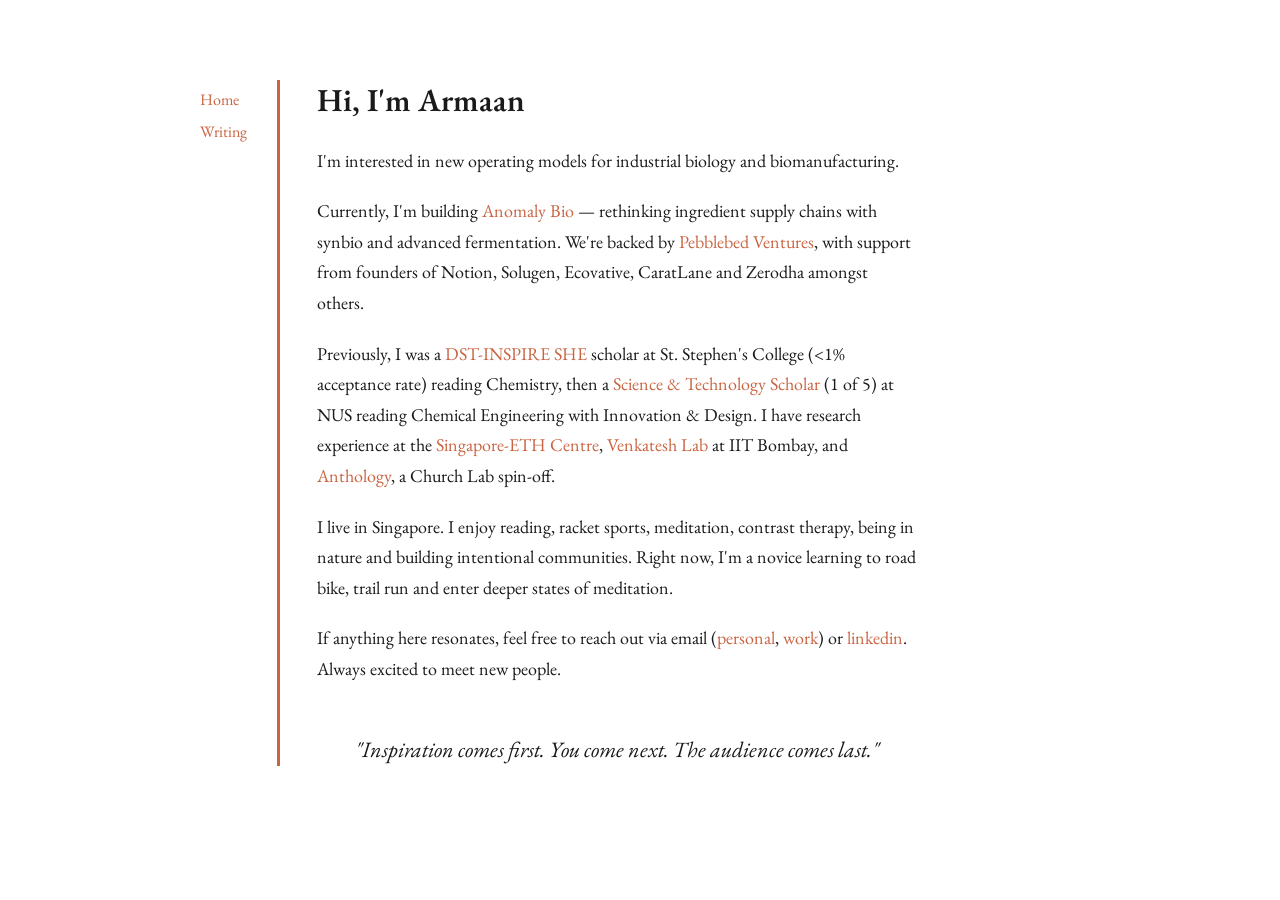
==== index.html @ 7f1d2edf "Hide Beliefs from nav, update browser tab titles Co-Authored-By: Claude Opus 4.6 (1M context) <norep" ====
<!DOCTYPE html>
<html lang="en">
<head>
  <meta charset="UTF-8">
  <meta name="viewport" content="width=device-width, initial-scale=1.0">
  <title>armaan | seeker</title>
  <meta name="description" content="Armaan — Co-founder, Anomaly Bio. Building the future of ingredient supply chains using synbio and advanced fermentation.">
  <link rel="stylesheet" href="style.css">
</head>
<body>
  <div class="layout">
    <nav class="sidebar">
      <a href="/" class="nav-link active">Home</a>
      <!-- <a href="/beliefs.html" class="nav-link">Beliefs</a> -->
      <a href="/writing.html" class="nav-link">Writing</a>
    </nav>
    <div class="divider"></div>
    <main class="content">
      <h1>Hi, I'm Armaan</h1>
      <p>I'm interested in new operating models for industrial biology and biomanufacturing.</p>
      <p>Currently, I'm building <a href="https://www.anomalybio.com" target="_blank" rel="noopener">Anomaly Bio</a> &mdash; rethinking ingredient supply chains with synbio and advanced fermentation. We're backed by <a href="https://pebblebed.com" target="_blank" rel="noopener">Pebblebed Ventures</a>, with support from founders of Notion, Solugen, Ecovative, CaratLane and Zerodha amongst others.</p>
      <p>Previously, I was a <a href="https://dst.gov.in/inspire-scheme-innovation-science-pursuit-inspired-research" target="_blank" rel="noopener">DST-INSPIRE SHE</a> scholar at St. Stephen's College (&lt;1% acceptance rate) reading Chemistry, then a <a href="https://nus.edu.sg/oam/scholarships/scholarships-for-freshmen-(international-students)/science-technology-undergraduate-scholarship" target="_blank" rel="noopener">Science &amp; Technology Scholar</a> (1 of 5) at NUS reading Chemical Engineering with Innovation &amp; Design. I have research experience at the <a href="https://sec.ethz.ch/research/urban-microalgae-based-protein.html" target="_blank" rel="noopener">Singapore-ETH Centre</a>, <a href="https://www.che.iitb.ac.in/web/faculty/kvv/index.html" target="_blank" rel="noopener">Venkatesh Lab</a> at IIT Bombay, and <a href="https://www.anthology.bio" target="_blank" rel="noopener">Anthology</a>, a Church Lab spin-off.</p>
      <p>I live in Singapore. I enjoy reading, racket sports, meditation, contrast therapy, being in nature and building intentional communities. Right now, I'm a novice learning to road bike, trail run and enter deeper states of meditation.</p>
      <p>If anything here resonates, feel free to reach out via email (<a href="mailto:armaan.dhanda@gmail.com">personal</a>, <a href="mailto:armaan@anomalybio.com">work</a>) or <a href="https://www.linkedin.com/in/armaandh/" target="_blank" rel="noopener">linkedin</a>. Always excited to meet new people.</p>

      <blockquote class="quote">"Inspiration comes first. You come next. The audience comes last."</blockquote>
    </main>
  </div>
</body>
</html>
---- style.css ----
/* Armaan — Personal Website */

@import url('https://fonts.googleapis.com/css2?family=EB+Garamond:ital,wght@0,400..800;1,400..800&family=Newsreader:ital,opsz,wght@0,6..72,400;0,6..72,600;1,6..72,400&display=swap');

* {
  margin: 0;
  padding: 0;
  box-sizing: border-box;
}

body {
  font-family: 'EB Garamond', Georgia, serif;
  font-size: 18px;
  line-height: 1.7;
  color: #1a1a1a;
  background: #fff;
  -webkit-font-smoothing: antialiased;
}

/* Layout */
.layout {
  display: flex;
  align-items: flex-start;
  max-width: 960px;
  margin: 0 auto;
  padding: 80px 40px;
}

/* Sidebar */
.sidebar {
  display: flex;
  flex-direction: column;
  gap: 0.3rem;
  padding-right: 30px;
  padding-top: 6px;
  flex-shrink: 0;
}

.nav-link {
  font-size: 16px;
  color: #C96442;
  text-decoration: none;
  transition: opacity 0.2s ease;
}

.nav-link:hover {
  opacity: 0.7;
}

/* Divider — removed; using border-left on content instead */
.divider {
  display: none;
}

/* Content */
.content {
  padding-left: 40px;
  max-width: 640px;
  border-left: 3px solid #C96442;
  padding-left: 37px;
}

h1 {
  font-size: 32px;
  font-weight: 600;
  line-height: 1.3;
  margin-bottom: 24px;
  color: #1a1a1a;
}

p {
  margin-bottom: 20px;
}

p:last-child {
  margin-bottom: 0;
}

a {
  color: #C96442;
  text-decoration: none;
}

a:hover {
  text-decoration: underline;
}

/* Quote */
.quote {
  margin-top: 48px;
  padding: 0;
  border: none;
  font-size: 22px;
  font-style: italic;
  font-weight: 400;
  text-align: center;
  color: #1a1a1a;
  line-height: 1.5;
}

/* Beliefs */
.beliefs {
  list-style: disc;
  padding-left: 1.2em;
}

.beliefs li {
  margin-bottom: 10px;
  line-height: 1.65;
}

/* Notion-style toggle */
.belief-toggle {
  border-bottom: 1px solid #eee;
}

.belief-toggle:first-of-type {
  border-top: 1px solid #eee;
}

.belief-toggle summary {
  font-size: 18px;
  font-weight: 400;
  font-style: italic;
  color: #888;
  padding: 14px 0;
  cursor: pointer;
  list-style: none;
  transition: color 0.2s ease;
}

.belief-toggle summary::-webkit-details-marker,
.belief-toggle summary::marker {
  display: none;
  content: '';
}

.belief-toggle summary:hover {
  color: #C96442;
}

.belief-toggle[open] summary {
  color: #1a1a1a;
}

.belief-toggle .beliefs {
  padding-bottom: 16px;
}

/* Writing — Post List */
.post-list {
  border-top: 1px solid #ddd;
}

.post-entry {
  display: block;
  padding: 20px 0;
  border-bottom: 1px solid #ddd;
  text-decoration: none;
  transition: opacity 0.2s ease;
}

.post-entry:hover {
  opacity: 0.7;
  text-decoration: none;
}

.post-title {
  display: block;
  font-size: 22px;
  font-weight: 400;
  color: #C96442;
  line-height: 1.35;
}

.post-date {
  display: block;
  font-style: italic;
  font-size: 15px;
  color: #888;
  margin-top: 3px;
}

/* Writing — Article */
.post-subtitle {
  font-style: italic;
  color: #666;
  margin-bottom: 24px;
}

/* Responsive */
@media (max-width: 640px) {
  .layout {
    flex-direction: column;
    padding: 40px 24px;
  }

  .sidebar {
    flex-direction: row;
    gap: 1.2rem;
    padding-right: 0;
    padding-bottom: 20px;
    padding-top: 0;
  }

  .divider {
    display: none;
  }

  .content {
    padding-left: 0;
    padding-top: 28px;
    border-left: none;
    border-top: 3px solid #C96442;
  }
}
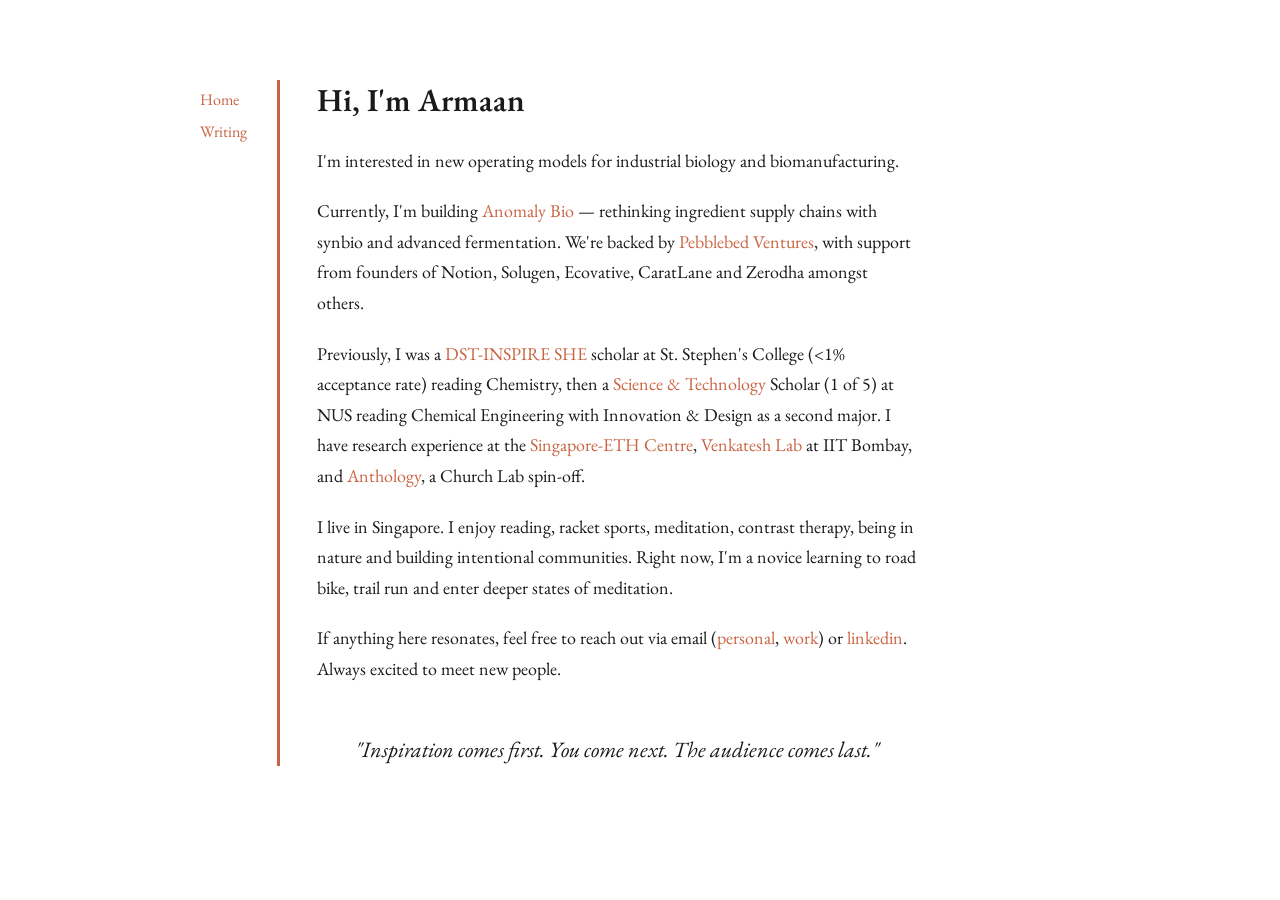
==== commit a4b38837: "Fix S&T link scope and add second major mention Co-Authored-By: Claude Opus 4.6 (1M context) <norepl" ====
--- a/index.html
+++ b/index.html
@@ -19,7 +19,7 @@
       <h1>Hi, I'm Armaan</h1>
       <p>I'm interested in new operating models for industrial biology and biomanufacturing.</p>
       <p>Currently, I'm building <a href="https://www.anomalybio.com" target="_blank" rel="noopener">Anomaly Bio</a> &mdash; rethinking ingredient supply chains with synbio and advanced fermentation. We're backed by <a href="https://pebblebed.com" target="_blank" rel="noopener">Pebblebed Ventures</a>, with support from founders of Notion, Solugen, Ecovative, CaratLane and Zerodha amongst others.</p>
-      <p>Previously, I was a <a href="https://dst.gov.in/inspire-scheme-innovation-science-pursuit-inspired-research" target="_blank" rel="noopener">DST-INSPIRE SHE</a> scholar at St. Stephen's College (&lt;1% acceptance rate) reading Chemistry, then a <a href="https://nus.edu.sg/oam/scholarships/scholarships-for-freshmen-(international-students)/science-technology-undergraduate-scholarship" target="_blank" rel="noopener">Science &amp; Technology Scholar</a> (1 of 5) at NUS reading Chemical Engineering with Innovation &amp; Design. I have research experience at the <a href="https://sec.ethz.ch/research/urban-microalgae-based-protein.html" target="_blank" rel="noopener">Singapore-ETH Centre</a>, <a href="https://www.che.iitb.ac.in/web/faculty/kvv/index.html" target="_blank" rel="noopener">Venkatesh Lab</a> at IIT Bombay, and <a href="https://www.anthology.bio" target="_blank" rel="noopener">Anthology</a>, a Church Lab spin-off.</p>
+      <p>Previously, I was a <a href="https://dst.gov.in/inspire-scheme-innovation-science-pursuit-inspired-research" target="_blank" rel="noopener">DST-INSPIRE SHE</a> scholar at St. Stephen's College (&lt;1% acceptance rate) reading Chemistry, then a <a href="https://nus.edu.sg/oam/scholarships/scholarships-for-freshmen-(international-students)/science-technology-undergraduate-scholarship" target="_blank" rel="noopener">Science &amp; Technology</a> Scholar (1 of 5) at NUS reading Chemical Engineering with Innovation &amp; Design as a second major. I have research experience at the <a href="https://sec.ethz.ch/research/urban-microalgae-based-protein.html" target="_blank" rel="noopener">Singapore-ETH Centre</a>, <a href="https://www.che.iitb.ac.in/web/faculty/kvv/index.html" target="_blank" rel="noopener">Venkatesh Lab</a> at IIT Bombay, and <a href="https://www.anthology.bio" target="_blank" rel="noopener">Anthology</a>, a Church Lab spin-off.</p>
       <p>I live in Singapore. I enjoy reading, racket sports, meditation, contrast therapy, being in nature and building intentional communities. Right now, I'm a novice learning to road bike, trail run and enter deeper states of meditation.</p>
       <p>If anything here resonates, feel free to reach out via email (<a href="mailto:armaan.dhanda@gmail.com">personal</a>, <a href="mailto:armaan@anomalybio.com">work</a>) or <a href="https://www.linkedin.com/in/armaandh/" target="_blank" rel="noopener">linkedin</a>. Always excited to meet new people.</p>
 
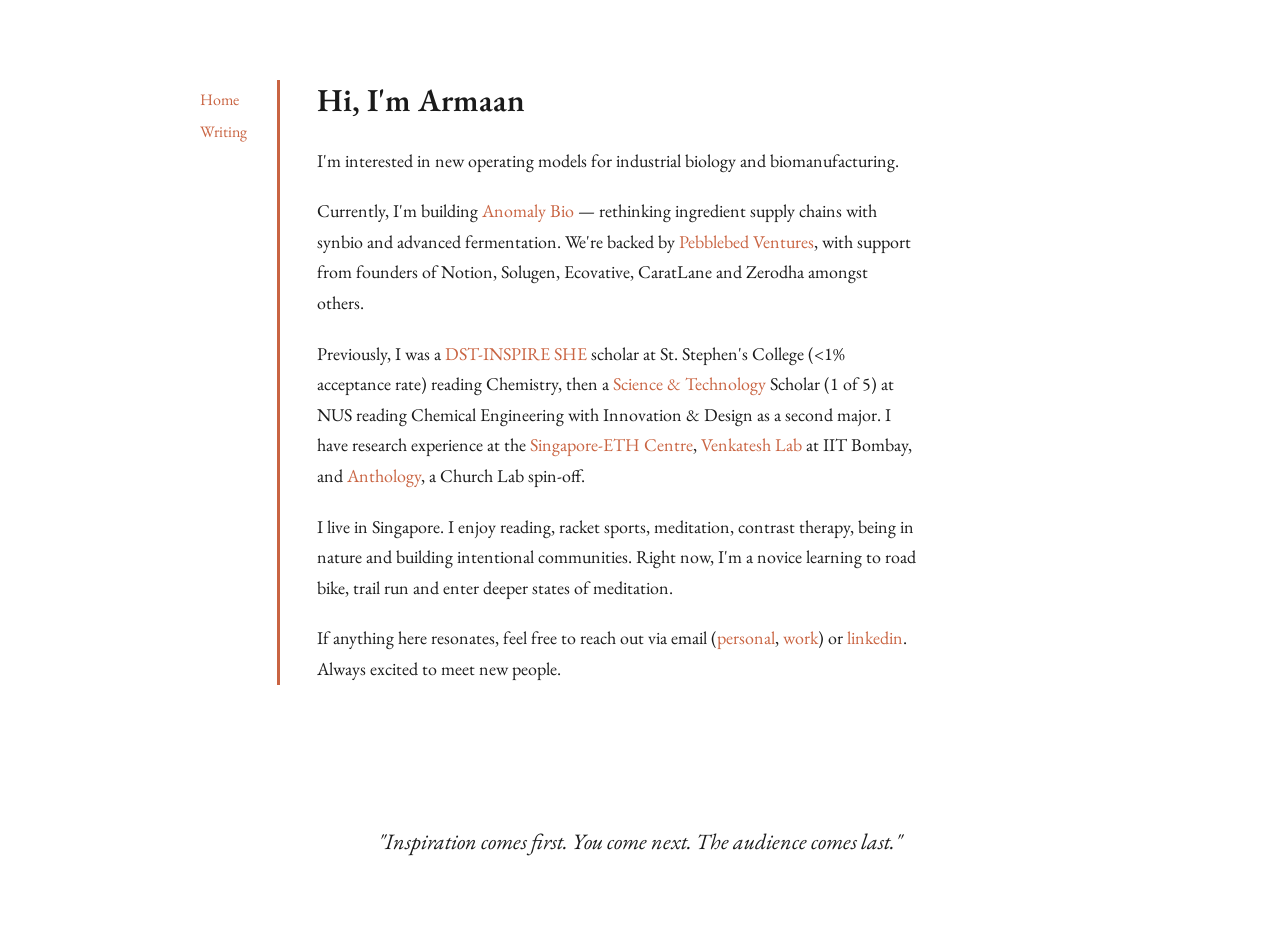
==== commit 66f05928: "Move quote below terracotta line, centered independently Co-Authored-By: Claude Opus 4.6 (1M context" ====
--- a/index.html
+++ b/index.html
@@ -23,8 +23,9 @@
       <p>I live in Singapore. I enjoy reading, racket sports, meditation, contrast therapy, being in nature and building intentional communities. Right now, I'm a novice learning to road bike, trail run and enter deeper states of meditation.</p>
       <p>If anything here resonates, feel free to reach out via email (<a href="mailto:armaan.dhanda@gmail.com">personal</a>, <a href="mailto:armaan@anomalybio.com">work</a>) or <a href="https://www.linkedin.com/in/armaandh/" target="_blank" rel="noopener">linkedin</a>. Always excited to meet new people.</p>
 
-      <blockquote class="quote">"Inspiration comes first. You come next. The audience comes last."</blockquote>
     </main>
   </div>
+
+  <blockquote class="quote">"Inspiration comes first. You come next. The audience comes last."</blockquote>
 </body>
 </html>
--- a/style.css
+++ b/style.css
@@ -87,8 +87,9 @@
 
 /* Quote */
 .quote {
-  margin-top: 48px;
-  padding: 0;
+  max-width: 640px;
+  margin: 60px auto 80px;
+  padding: 0 40px;
   border: none;
   font-size: 22px;
   font-style: italic;
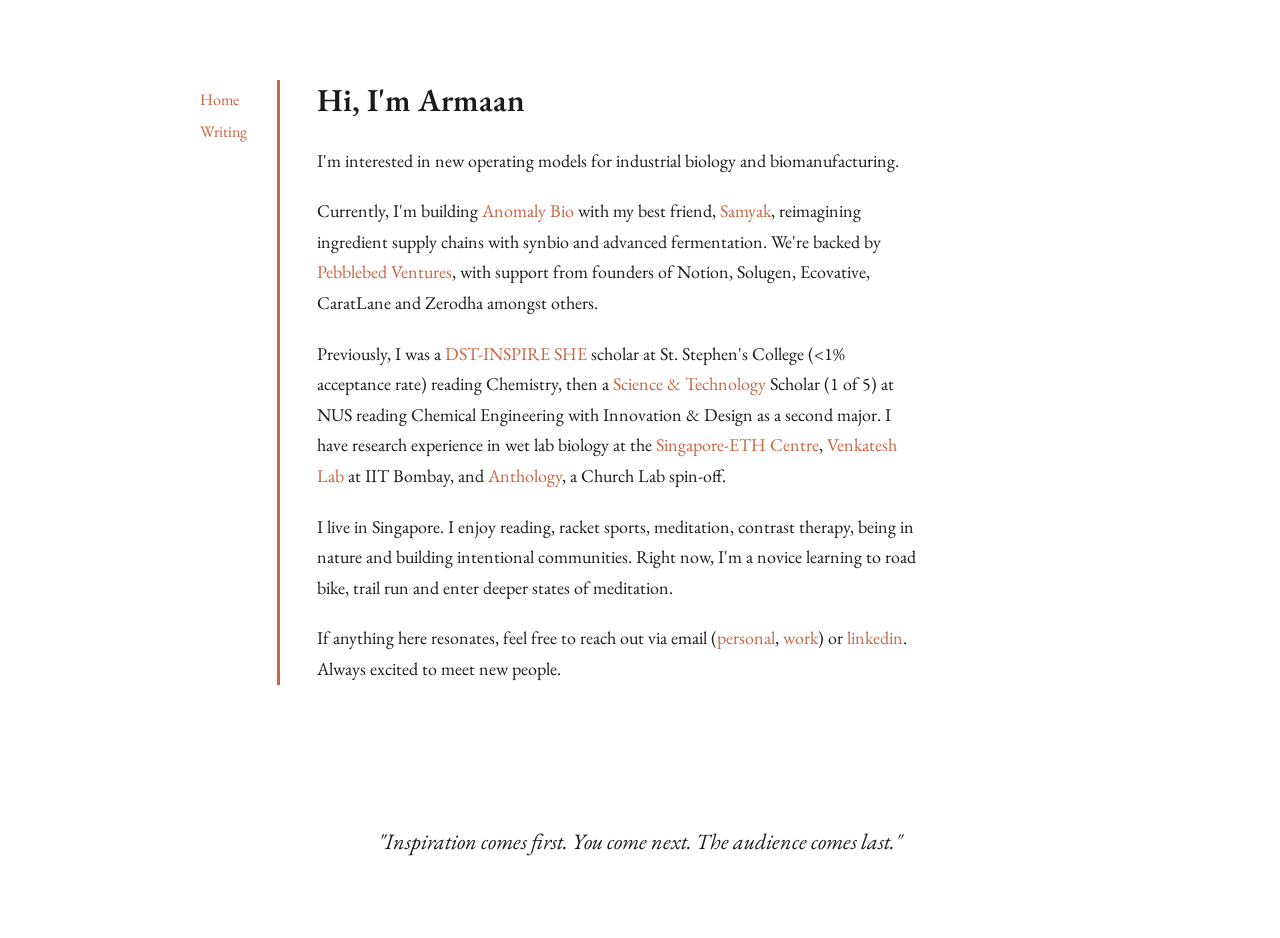
==== commit 467fde0b: "Add Samyak co-founder mention, wet lab biology detail Co-Authored-By: Claude Opus 4.6 (1M context) <" ====
--- a/index.html
+++ b/index.html
@@ -18,8 +18,8 @@
     <main class="content">
       <h1>Hi, I'm Armaan</h1>
       <p>I'm interested in new operating models for industrial biology and biomanufacturing.</p>
-      <p>Currently, I'm building <a href="https://www.anomalybio.com" target="_blank" rel="noopener">Anomaly Bio</a> &mdash; rethinking ingredient supply chains with synbio and advanced fermentation. We're backed by <a href="https://pebblebed.com" target="_blank" rel="noopener">Pebblebed Ventures</a>, with support from founders of Notion, Solugen, Ecovative, CaratLane and Zerodha amongst others.</p>
-      <p>Previously, I was a <a href="https://dst.gov.in/inspire-scheme-innovation-science-pursuit-inspired-research" target="_blank" rel="noopener">DST-INSPIRE SHE</a> scholar at St. Stephen's College (&lt;1% acceptance rate) reading Chemistry, then a <a href="https://nus.edu.sg/oam/scholarships/scholarships-for-freshmen-(international-students)/science-technology-undergraduate-scholarship" target="_blank" rel="noopener">Science &amp; Technology</a> Scholar (1 of 5) at NUS reading Chemical Engineering with Innovation &amp; Design as a second major. I have research experience at the <a href="https://sec.ethz.ch/research/urban-microalgae-based-protein.html" target="_blank" rel="noopener">Singapore-ETH Centre</a>, <a href="https://www.che.iitb.ac.in/web/faculty/kvv/index.html" target="_blank" rel="noopener">Venkatesh Lab</a> at IIT Bombay, and <a href="https://www.anthology.bio" target="_blank" rel="noopener">Anthology</a>, a Church Lab spin-off.</p>
+      <p>Currently, I'm building <a href="https://www.anomalybio.com" target="_blank" rel="noopener">Anomaly Bio</a> with my best friend, <a href="https://www.linkedin.com/in/samyak-baid/" target="_blank" rel="noopener">Samyak</a>, reimagining ingredient supply chains with synbio and advanced fermentation. We're backed by <a href="https://pebblebed.com" target="_blank" rel="noopener">Pebblebed Ventures</a>, with support from founders of Notion, Solugen, Ecovative, CaratLane and Zerodha amongst others.</p>
+      <p>Previously, I was a <a href="https://dst.gov.in/inspire-scheme-innovation-science-pursuit-inspired-research" target="_blank" rel="noopener">DST-INSPIRE SHE</a> scholar at St. Stephen's College (&lt;1% acceptance rate) reading Chemistry, then a <a href="https://nus.edu.sg/oam/scholarships/scholarships-for-freshmen-(international-students)/science-technology-undergraduate-scholarship" target="_blank" rel="noopener">Science &amp; Technology</a> Scholar (1 of 5) at NUS reading Chemical Engineering with Innovation &amp; Design as a second major. I have research experience in wet lab biology at the <a href="https://sec.ethz.ch/research/urban-microalgae-based-protein.html" target="_blank" rel="noopener">Singapore-ETH Centre</a>, <a href="https://www.che.iitb.ac.in/web/faculty/kvv/index.html" target="_blank" rel="noopener">Venkatesh Lab</a> at IIT Bombay, and <a href="https://www.anthology.bio" target="_blank" rel="noopener">Anthology</a>, a Church Lab spin-off.</p>
       <p>I live in Singapore. I enjoy reading, racket sports, meditation, contrast therapy, being in nature and building intentional communities. Right now, I'm a novice learning to road bike, trail run and enter deeper states of meditation.</p>
       <p>If anything here resonates, feel free to reach out via email (<a href="mailto:armaan.dhanda@gmail.com">personal</a>, <a href="mailto:armaan@anomalybio.com">work</a>) or <a href="https://www.linkedin.com/in/armaandh/" target="_blank" rel="noopener">linkedin</a>. Always excited to meet new people.</p>
 
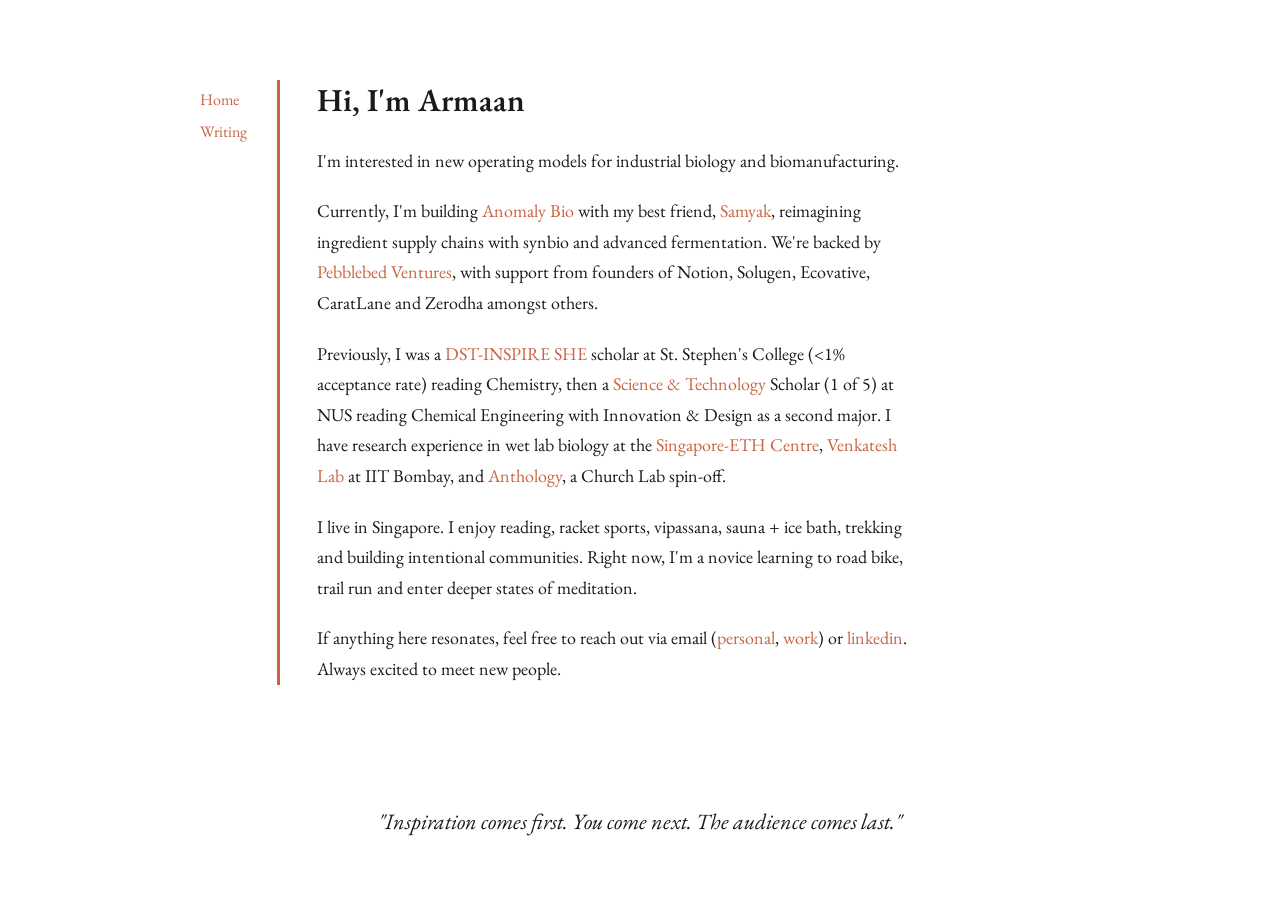
==== commit 66db0e6c: "Update hobbies: vipassana, trekking, sauna + ice bath Co-Authored-By: Claude Opus 4.6 (1M context) <" ====
--- a/index.html
+++ b/index.html
@@ -20,7 +20,7 @@
       <p>I'm interested in new operating models for industrial biology and biomanufacturing.</p>
       <p>Currently, I'm building <a href="https://www.anomalybio.com" target="_blank" rel="noopener">Anomaly Bio</a> with my best friend, <a href="https://www.linkedin.com/in/samyak-baid/" target="_blank" rel="noopener">Samyak</a>, reimagining ingredient supply chains with synbio and advanced fermentation. We're backed by <a href="https://pebblebed.com" target="_blank" rel="noopener">Pebblebed Ventures</a>, with support from founders of Notion, Solugen, Ecovative, CaratLane and Zerodha amongst others.</p>
       <p>Previously, I was a <a href="https://dst.gov.in/inspire-scheme-innovation-science-pursuit-inspired-research" target="_blank" rel="noopener">DST-INSPIRE SHE</a> scholar at St. Stephen's College (&lt;1% acceptance rate) reading Chemistry, then a <a href="https://nus.edu.sg/oam/scholarships/scholarships-for-freshmen-(international-students)/science-technology-undergraduate-scholarship" target="_blank" rel="noopener">Science &amp; Technology</a> Scholar (1 of 5) at NUS reading Chemical Engineering with Innovation &amp; Design as a second major. I have research experience in wet lab biology at the <a href="https://sec.ethz.ch/research/urban-microalgae-based-protein.html" target="_blank" rel="noopener">Singapore-ETH Centre</a>, <a href="https://www.che.iitb.ac.in/web/faculty/kvv/index.html" target="_blank" rel="noopener">Venkatesh Lab</a> at IIT Bombay, and <a href="https://www.anthology.bio" target="_blank" rel="noopener">Anthology</a>, a Church Lab spin-off.</p>
-      <p>I live in Singapore. I enjoy reading, racket sports, meditation, contrast therapy, being in nature and building intentional communities. Right now, I'm a novice learning to road bike, trail run and enter deeper states of meditation.</p>
+      <p>I live in Singapore. I enjoy reading, racket sports, vipassana, sauna + ice bath, trekking and building intentional communities. Right now, I'm a novice learning to road bike, trail run and enter deeper states of meditation.</p>
       <p>If anything here resonates, feel free to reach out via email (<a href="mailto:armaan.dhanda@gmail.com">personal</a>, <a href="mailto:armaan@anomalybio.com">work</a>) or <a href="https://www.linkedin.com/in/armaandh/" target="_blank" rel="noopener">linkedin</a>. Always excited to meet new people.</p>
 
     </main>
--- a/style.css
+++ b/style.css
@@ -88,7 +88,7 @@
 /* Quote */
 .quote {
   max-width: 640px;
-  margin: 60px auto 80px;
+  margin: 40px auto 40px;
   padding: 0 40px;
   border: none;
   font-size: 22px;
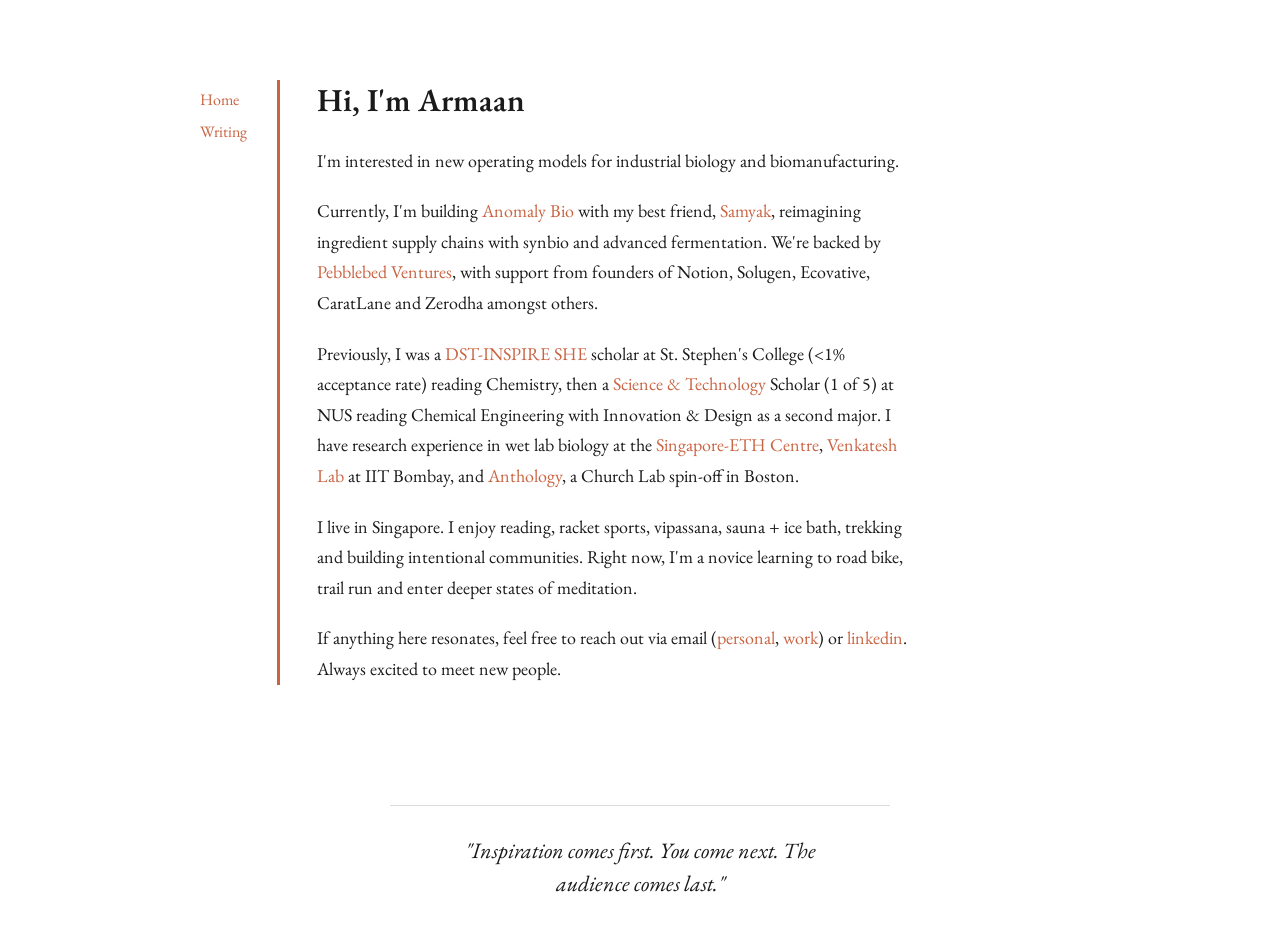
==== commit 457db00e: "Add Boston to Anthology mention Co-Authored-By: Claude Opus 4.6 (1M context) <noreply@anthropic.com>" ====
--- a/index.html
+++ b/index.html
@@ -19,7 +19,7 @@
       <h1>Hi, I'm Armaan</h1>
       <p>I'm interested in new operating models for industrial biology and biomanufacturing.</p>
       <p>Currently, I'm building <a href="https://www.anomalybio.com" target="_blank" rel="noopener">Anomaly Bio</a> with my best friend, <a href="https://www.linkedin.com/in/samyak-baid/" target="_blank" rel="noopener">Samyak</a>, reimagining ingredient supply chains with synbio and advanced fermentation. We're backed by <a href="https://pebblebed.com" target="_blank" rel="noopener">Pebblebed Ventures</a>, with support from founders of Notion, Solugen, Ecovative, CaratLane and Zerodha amongst others.</p>
-      <p>Previously, I was a <a href="https://dst.gov.in/inspire-scheme-innovation-science-pursuit-inspired-research" target="_blank" rel="noopener">DST-INSPIRE SHE</a> scholar at St. Stephen's College (&lt;1% acceptance rate) reading Chemistry, then a <a href="https://nus.edu.sg/oam/scholarships/scholarships-for-freshmen-(international-students)/science-technology-undergraduate-scholarship" target="_blank" rel="noopener">Science &amp; Technology</a> Scholar (1 of 5) at NUS reading Chemical Engineering with Innovation &amp; Design as a second major. I have research experience in wet lab biology at the <a href="https://sec.ethz.ch/research/urban-microalgae-based-protein.html" target="_blank" rel="noopener">Singapore-ETH Centre</a>, <a href="https://www.che.iitb.ac.in/web/faculty/kvv/index.html" target="_blank" rel="noopener">Venkatesh Lab</a> at IIT Bombay, and <a href="https://www.anthology.bio" target="_blank" rel="noopener">Anthology</a>, a Church Lab spin-off.</p>
+      <p>Previously, I was a <a href="https://dst.gov.in/inspire-scheme-innovation-science-pursuit-inspired-research" target="_blank" rel="noopener">DST-INSPIRE SHE</a> scholar at St. Stephen's College (&lt;1% acceptance rate) reading Chemistry, then a <a href="https://nus.edu.sg/oam/scholarships/scholarships-for-freshmen-(international-students)/science-technology-undergraduate-scholarship" target="_blank" rel="noopener">Science &amp; Technology</a> Scholar (1 of 5) at NUS reading Chemical Engineering with Innovation &amp; Design as a second major. I have research experience in wet lab biology at the <a href="https://sec.ethz.ch/research/urban-microalgae-based-protein.html" target="_blank" rel="noopener">Singapore-ETH Centre</a>, <a href="https://www.che.iitb.ac.in/web/faculty/kvv/index.html" target="_blank" rel="noopener">Venkatesh Lab</a> at IIT Bombay, and <a href="https://www.anthology.bio" target="_blank" rel="noopener">Anthology</a>, a Church Lab spin-off in Boston.</p>
       <p>I live in Singapore. I enjoy reading, racket sports, vipassana, sauna + ice bath, trekking and building intentional communities. Right now, I'm a novice learning to road bike, trail run and enter deeper states of meditation.</p>
       <p>If anything here resonates, feel free to reach out via email (<a href="mailto:armaan.dhanda@gmail.com">personal</a>, <a href="mailto:armaan@anomalybio.com">work</a>) or <a href="https://www.linkedin.com/in/armaandh/" target="_blank" rel="noopener">linkedin</a>. Always excited to meet new people.</p>
 
--- a/style.css
+++ b/style.css
@@ -87,10 +87,11 @@
 
 /* Quote */
 .quote {
-  max-width: 640px;
+  max-width: 500px;
   margin: 40px auto 40px;
-  padding: 0 40px;
+  padding: 28px 40px 0;
   border: none;
+  border-top: 1px solid #ddd;
   font-size: 22px;
   font-style: italic;
   font-weight: 400;
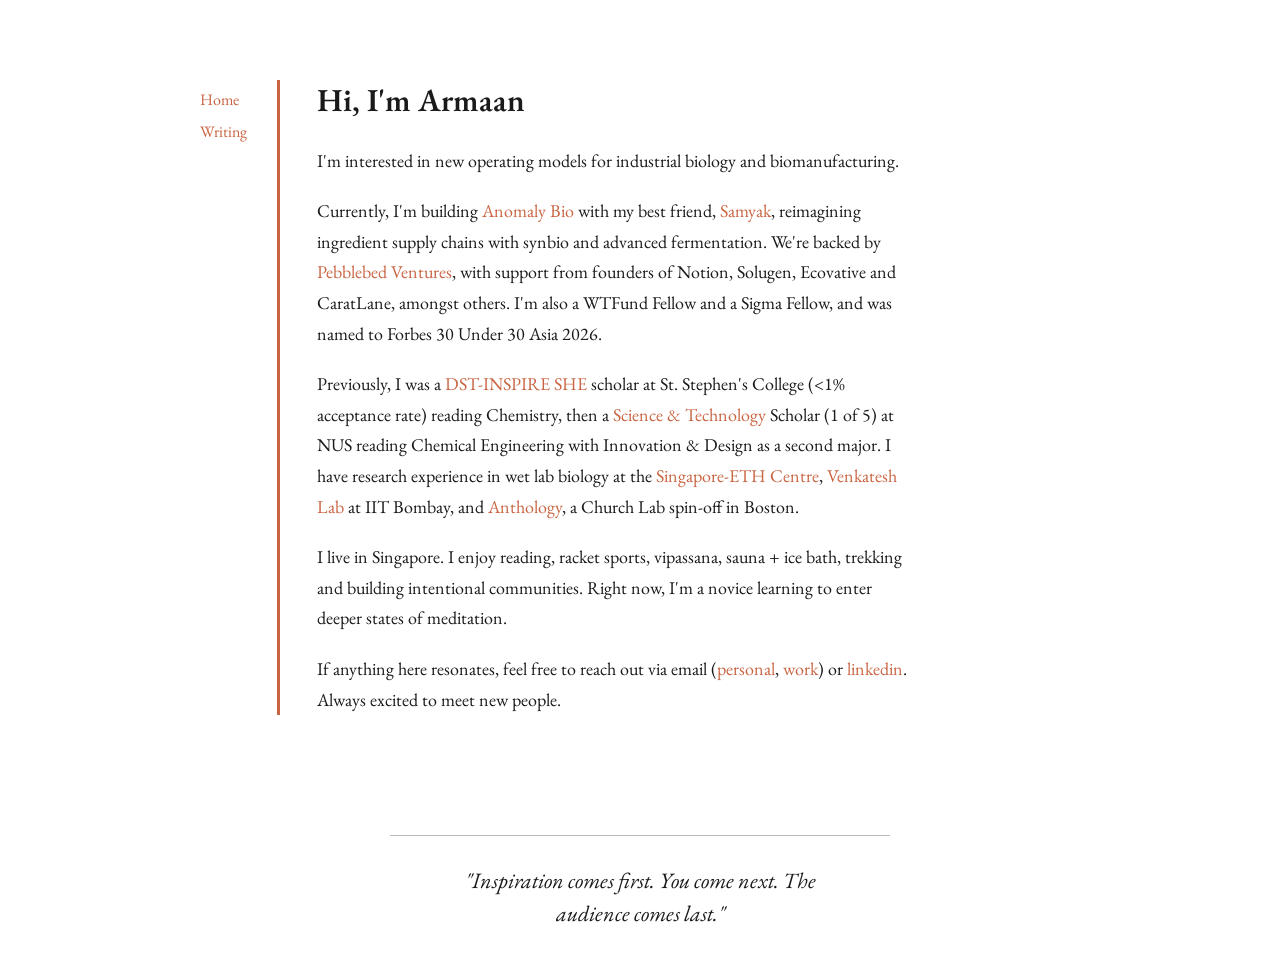
==== commit eac057d5: "Update bio: fellowships/Forbes, trim hobbies and backers Co-Authored-By: Claude Opus 4.8 <noreply@an" ====
--- a/index.html
+++ b/index.html
@@ -18,9 +18,9 @@
     <main class="content">
       <h1>Hi, I'm Armaan</h1>
       <p>I'm interested in new operating models for industrial biology and biomanufacturing.</p>
-      <p>Currently, I'm building <a href="https://www.anomalybio.com" target="_blank" rel="noopener">Anomaly Bio</a> with my best friend, <a href="https://www.linkedin.com/in/samyak-baid/" target="_blank" rel="noopener">Samyak</a>, reimagining ingredient supply chains with synbio and advanced fermentation. We're backed by <a href="https://pebblebed.com" target="_blank" rel="noopener">Pebblebed Ventures</a>, with support from founders of Notion, Solugen, Ecovative, CaratLane and Zerodha amongst others.</p>
+      <p>Currently, I'm building <a href="https://www.anomalybio.com" target="_blank" rel="noopener">Anomaly Bio</a> with my best friend, <a href="https://www.linkedin.com/in/samyak-baid/" target="_blank" rel="noopener">Samyak</a>, reimagining ingredient supply chains with synbio and advanced fermentation. We're backed by <a href="https://pebblebed.com" target="_blank" rel="noopener">Pebblebed Ventures</a>, with support from founders of Notion, Solugen, Ecovative and CaratLane, amongst others. I'm also a WTFund Fellow and a Sigma Fellow, and was named to Forbes 30 Under 30 Asia 2026.</p>
       <p>Previously, I was a <a href="https://dst.gov.in/inspire-scheme-innovation-science-pursuit-inspired-research" target="_blank" rel="noopener">DST-INSPIRE SHE</a> scholar at St. Stephen's College (&lt;1% acceptance rate) reading Chemistry, then a <a href="https://nus.edu.sg/oam/scholarships/scholarships-for-freshmen-(international-students)/science-technology-undergraduate-scholarship" target="_blank" rel="noopener">Science &amp; Technology</a> Scholar (1 of 5) at NUS reading Chemical Engineering with Innovation &amp; Design as a second major. I have research experience in wet lab biology at the <a href="https://sec.ethz.ch/research/urban-microalgae-based-protein.html" target="_blank" rel="noopener">Singapore-ETH Centre</a>, <a href="https://www.che.iitb.ac.in/web/faculty/kvv/index.html" target="_blank" rel="noopener">Venkatesh Lab</a> at IIT Bombay, and <a href="https://www.anthology.bio" target="_blank" rel="noopener">Anthology</a>, a Church Lab spin-off in Boston.</p>
-      <p>I live in Singapore. I enjoy reading, racket sports, vipassana, sauna + ice bath, trekking and building intentional communities. Right now, I'm a novice learning to road bike, trail run and enter deeper states of meditation.</p>
+      <p>I live in Singapore. I enjoy reading, racket sports, vipassana, sauna + ice bath, trekking and building intentional communities. Right now, I'm a novice learning to enter deeper states of meditation.</p>
       <p>If anything here resonates, feel free to reach out via email (<a href="mailto:armaan.dhanda@gmail.com">personal</a>, <a href="mailto:armaan@anomalybio.com">work</a>) or <a href="https://www.linkedin.com/in/armaandh/" target="_blank" rel="noopener">linkedin</a>. Always excited to meet new people.</p>
 
     </main>
--- a/style.css
+++ b/style.css
@@ -91,7 +91,7 @@
   margin: 40px auto 40px;
   padding: 28px 40px 0;
   border: none;
-  border-top: 1px solid #ddd;
+  border-top: 1px solid #bbb;
   font-size: 22px;
   font-style: italic;
   font-weight: 400;
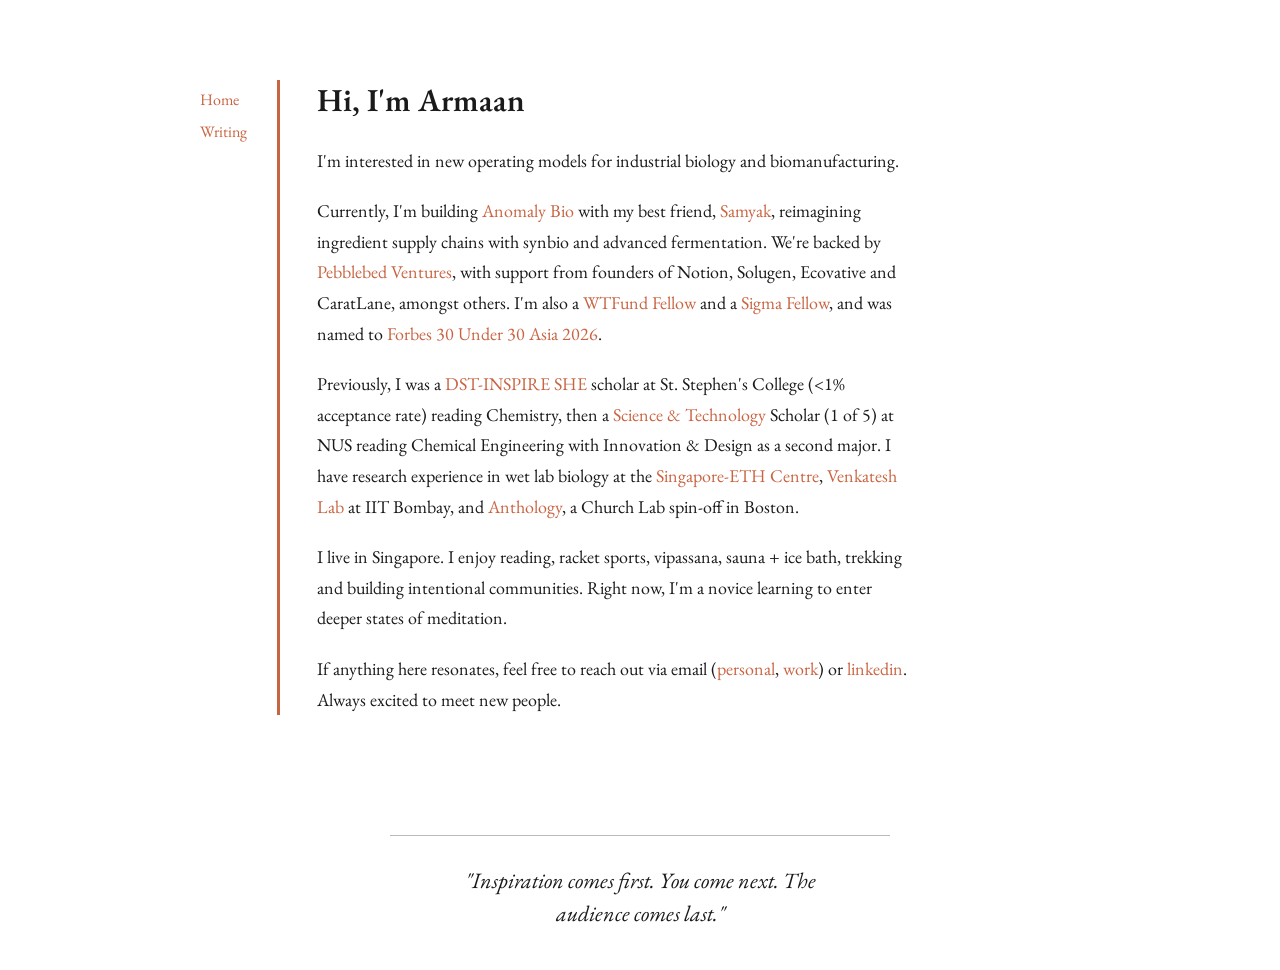
==== commit c5fdb7ae: "Hyperlink WTFund, Sigma fellowships and Forbes 30U30 Co-Authored-By: Claude Opus 4.8 <noreply@anthro" ====
--- a/index.html
+++ b/index.html
@@ -18,7 +18,7 @@
     <main class="content">
       <h1>Hi, I'm Armaan</h1>
       <p>I'm interested in new operating models for industrial biology and biomanufacturing.</p>
-      <p>Currently, I'm building <a href="https://www.anomalybio.com" target="_blank" rel="noopener">Anomaly Bio</a> with my best friend, <a href="https://www.linkedin.com/in/samyak-baid/" target="_blank" rel="noopener">Samyak</a>, reimagining ingredient supply chains with synbio and advanced fermentation. We're backed by <a href="https://pebblebed.com" target="_blank" rel="noopener">Pebblebed Ventures</a>, with support from founders of Notion, Solugen, Ecovative and CaratLane, amongst others. I'm also a WTFund Fellow and a Sigma Fellow, and was named to Forbes 30 Under 30 Asia 2026.</p>
+      <p>Currently, I'm building <a href="https://www.anomalybio.com" target="_blank" rel="noopener">Anomaly Bio</a> with my best friend, <a href="https://www.linkedin.com/in/samyak-baid/" target="_blank" rel="noopener">Samyak</a>, reimagining ingredient supply chains with synbio and advanced fermentation. We're backed by <a href="https://pebblebed.com" target="_blank" rel="noopener">Pebblebed Ventures</a>, with support from founders of Notion, Solugen, Ecovative and CaratLane, amongst others. I'm also a <a href="https://fund.allthingswtf.com/" target="_blank" rel="noopener">WTFund Fellow</a> and a <a href="https://www.sigma-squared.org/fellowship" target="_blank" rel="noopener">Sigma Fellow</a>, and was named to <a href="https://www.forbes.com/profile/anomaly-bio/" target="_blank" rel="noopener">Forbes 30 Under 30 Asia 2026</a>.</p>
       <p>Previously, I was a <a href="https://dst.gov.in/inspire-scheme-innovation-science-pursuit-inspired-research" target="_blank" rel="noopener">DST-INSPIRE SHE</a> scholar at St. Stephen's College (&lt;1% acceptance rate) reading Chemistry, then a <a href="https://nus.edu.sg/oam/scholarships/scholarships-for-freshmen-(international-students)/science-technology-undergraduate-scholarship" target="_blank" rel="noopener">Science &amp; Technology</a> Scholar (1 of 5) at NUS reading Chemical Engineering with Innovation &amp; Design as a second major. I have research experience in wet lab biology at the <a href="https://sec.ethz.ch/research/urban-microalgae-based-protein.html" target="_blank" rel="noopener">Singapore-ETH Centre</a>, <a href="https://www.che.iitb.ac.in/web/faculty/kvv/index.html" target="_blank" rel="noopener">Venkatesh Lab</a> at IIT Bombay, and <a href="https://www.anthology.bio" target="_blank" rel="noopener">Anthology</a>, a Church Lab spin-off in Boston.</p>
       <p>I live in Singapore. I enjoy reading, racket sports, vipassana, sauna + ice bath, trekking and building intentional communities. Right now, I'm a novice learning to enter deeper states of meditation.</p>
       <p>If anything here resonates, feel free to reach out via email (<a href="mailto:armaan.dhanda@gmail.com">personal</a>, <a href="mailto:armaan@anomalybio.com">work</a>) or <a href="https://www.linkedin.com/in/armaandh/" target="_blank" rel="noopener">linkedin</a>. Always excited to meet new people.</p>
